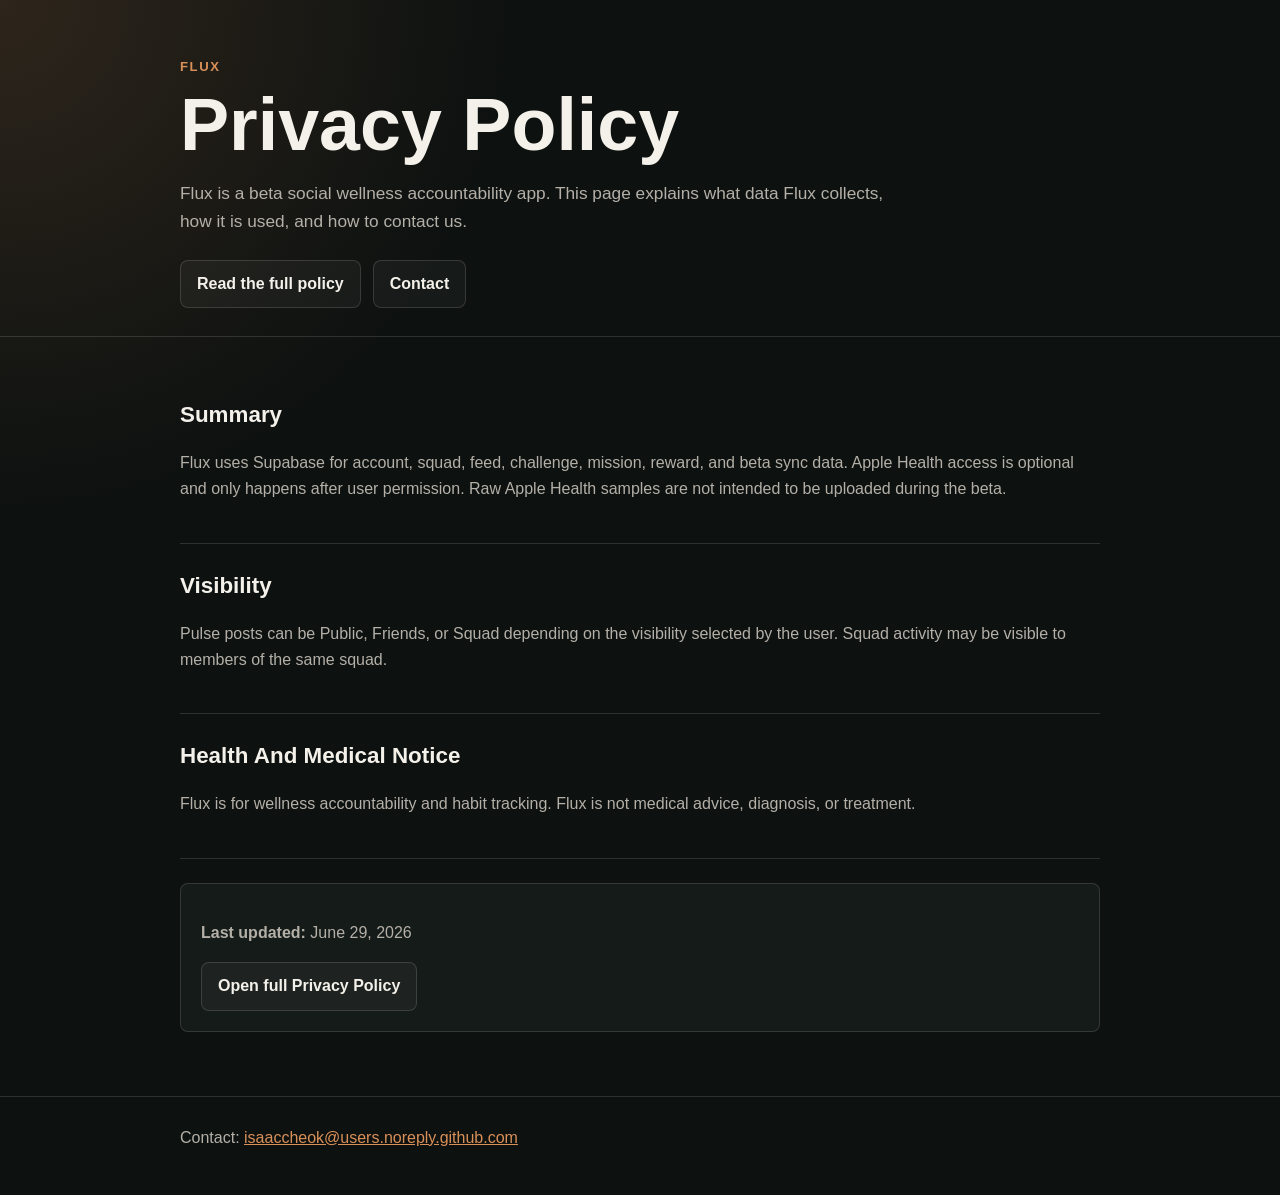
==== index.html @ 3b9c1fac "Add Flux privacy policy site" ====
<!doctype html>
<html lang="en">
<head>
    <meta charset="utf-8">
    <meta name="viewport" content="width=device-width, initial-scale=1">
    <title>Flux Privacy Policy</title>
    <meta name="description" content="Privacy Policy for Flux, a beta social wellness accountability iOS app.">
    <link rel="stylesheet" href="styles.css">
</head>
<body>
    <header>
        <div class="shell">
            <div class="brand">Flux</div>
            <h1>Privacy Policy</h1>
            <p class="lede">Flux is a beta social wellness accountability app. This page explains what data Flux collects, how it is used, and how to contact us.</p>
            <nav aria-label="Policy navigation">
                <a href="privacy-policy.html">Read the full policy</a>
                <a href="mailto:isaaccheok@users.noreply.github.com">Contact</a>
            </nav>
        </div>
    </header>
    <main>
        <div class="shell">
            <section>
                <h2>Summary</h2>
                <p>Flux uses Supabase for account, squad, feed, challenge, mission, reward, and beta sync data. Apple Health access is optional and only happens after user permission. Raw Apple Health samples are not intended to be uploaded during the beta.</p>
            </section>
            <section>
                <h2>Visibility</h2>
                <p>Pulse posts can be Public, Friends, or Squad depending on the visibility selected by the user. Squad activity may be visible to members of the same squad.</p>
            </section>
            <section>
                <h2>Health And Medical Notice</h2>
                <p>Flux is for wellness accountability and habit tracking. Flux is not medical advice, diagnosis, or treatment.</p>
            </section>
            <div class="card">
                <p><strong>Last updated:</strong> June 29, 2026</p>
                <a class="button" href="privacy-policy.html">Open full Privacy Policy</a>
            </div>
        </div>
    </main>
    <footer>
        <div class="shell">Contact: <a href="mailto:isaaccheok@users.noreply.github.com">isaaccheok@users.noreply.github.com</a></div>
    </footer>
</body>
</html>
---- styles.css ----
:root {
    color-scheme: dark;
    --bg: #0d1110;
    --panel: #151b19;
    --text: #f4f1ea;
    --muted: #b4b0a8;
    --line: rgba(244, 241, 234, 0.14);
    --copper: #d99058;
    --moss: #8fa878;
}

* {
    box-sizing: border-box;
}

body {
    margin: 0;
    font-family: -apple-system, BlinkMacSystemFont, "Inter", "Segoe UI", sans-serif;
    background: radial-gradient(circle at top left, rgba(217, 144, 88, 0.16), transparent 32rem), var(--bg);
    color: var(--text);
    line-height: 1.65;
}

a {
    color: var(--copper);
}

.shell {
    width: min(920px, calc(100% - 32px));
    margin: 0 auto;
}

header {
    padding: 56px 0 28px;
    border-bottom: 1px solid var(--line);
}

.brand {
    color: var(--copper);
    font-size: 0.82rem;
    font-weight: 800;
    letter-spacing: 0.12em;
    text-transform: uppercase;
}

h1 {
    margin: 10px 0 10px;
    font-size: clamp(2.2rem, 7vw, 4.6rem);
    line-height: 1;
}

.lede {
    max-width: 720px;
    color: var(--muted);
    font-size: 1.08rem;
}

nav {
    display: flex;
    flex-wrap: wrap;
    gap: 12px;
    margin-top: 24px;
}

nav a,
.button {
    display: inline-flex;
    align-items: center;
    min-height: 44px;
    padding: 10px 16px;
    border: 1px solid var(--line);
    border-radius: 8px;
    background: rgba(255, 255, 255, 0.04);
    color: var(--text);
    text-decoration: none;
    font-weight: 700;
}

main {
    padding: 36px 0 64px;
}

section {
    padding: 24px 0;
    border-bottom: 1px solid var(--line);
}

h2 {
    margin: 0 0 12px;
    font-size: 1.4rem;
}

p,
li {
    color: var(--muted);
}

ul {
    padding-left: 1.3rem;
}

.card {
    margin-top: 24px;
    padding: 20px;
    border: 1px solid var(--line);
    border-radius: 8px;
    background: var(--panel);
}

footer {
    padding: 28px 0 44px;
    color: var(--muted);
    border-top: 1px solid var(--line);
}

@media (max-width: 640px) {
    header {
        padding-top: 36px;
    }

    .shell {
        width: min(100% - 24px, 920px);
    }
}
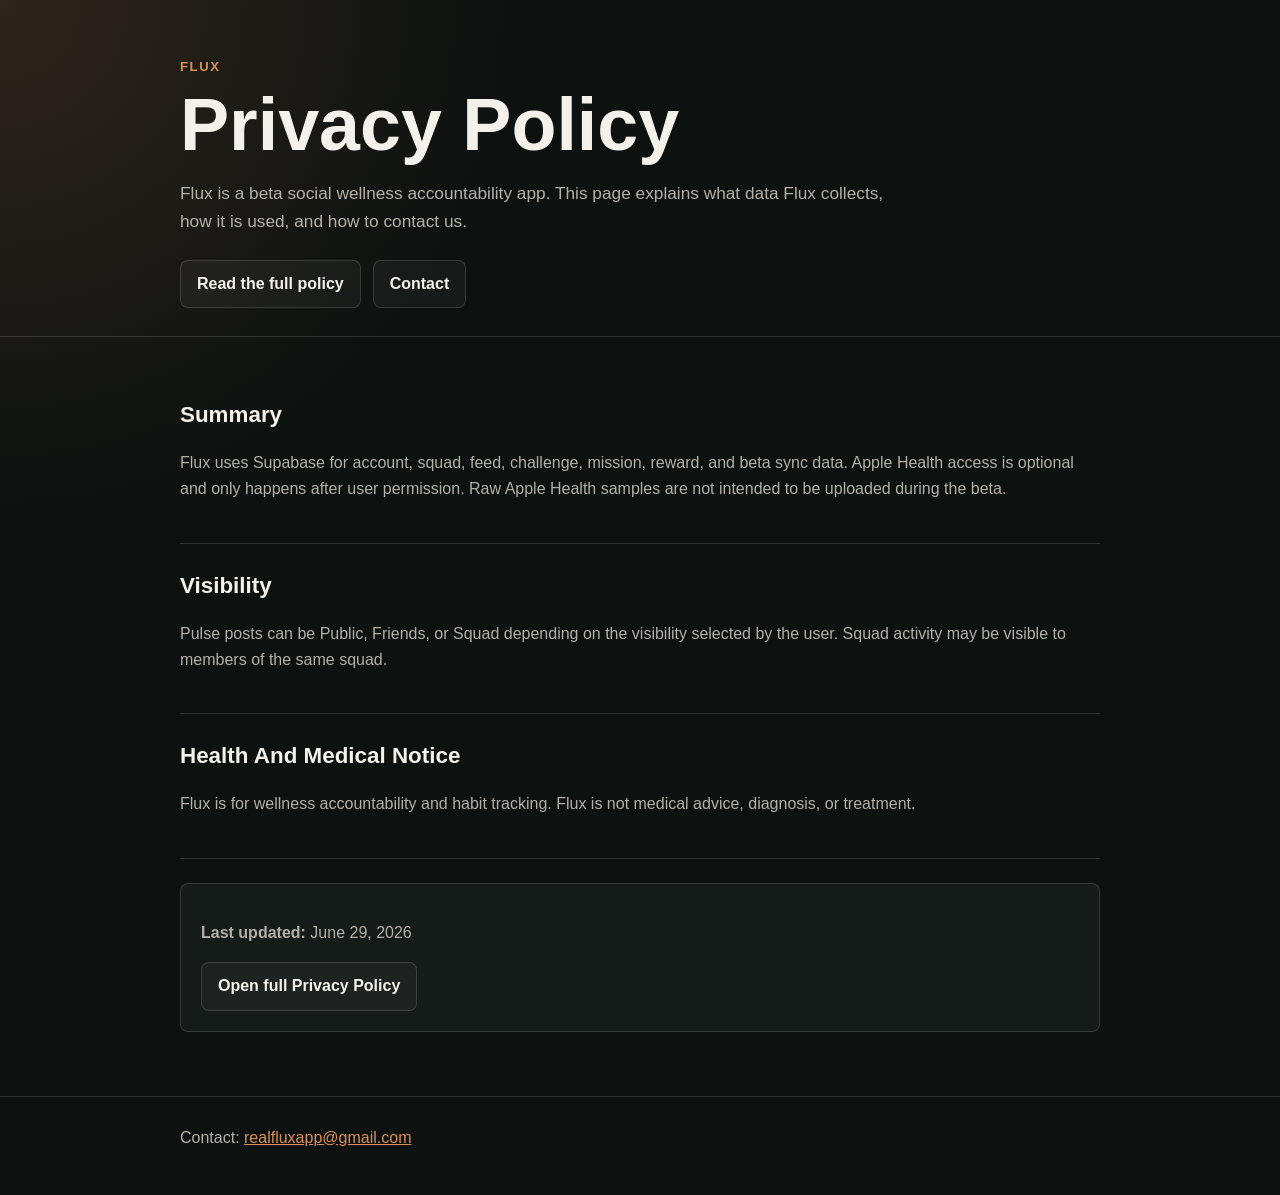
==== commit 286cd471: "Update Flux privacy policy contact email" ====
--- a/index.html
+++ b/index.html
@@ -15,7 +15,7 @@
             <p class="lede">Flux is a beta social wellness accountability app. This page explains what data Flux collects, how it is used, and how to contact us.</p>
             <nav aria-label="Policy navigation">
                 <a href="privacy-policy.html">Read the full policy</a>
-                <a href="mailto:isaaccheok@users.noreply.github.com">Contact</a>
+                <a href="mailto:realfluxapp@gmail.com">Contact</a>
             </nav>
         </div>
     </header>
@@ -40,7 +40,7 @@
         </div>
     </main>
     <footer>
-        <div class="shell">Contact: <a href="mailto:isaaccheok@users.noreply.github.com">isaaccheok@users.noreply.github.com</a></div>
+        <div class="shell">Contact: <a href="mailto:realfluxapp@gmail.com">realfluxapp@gmail.com</a></div>
     </footer>
 </body>
 </html>
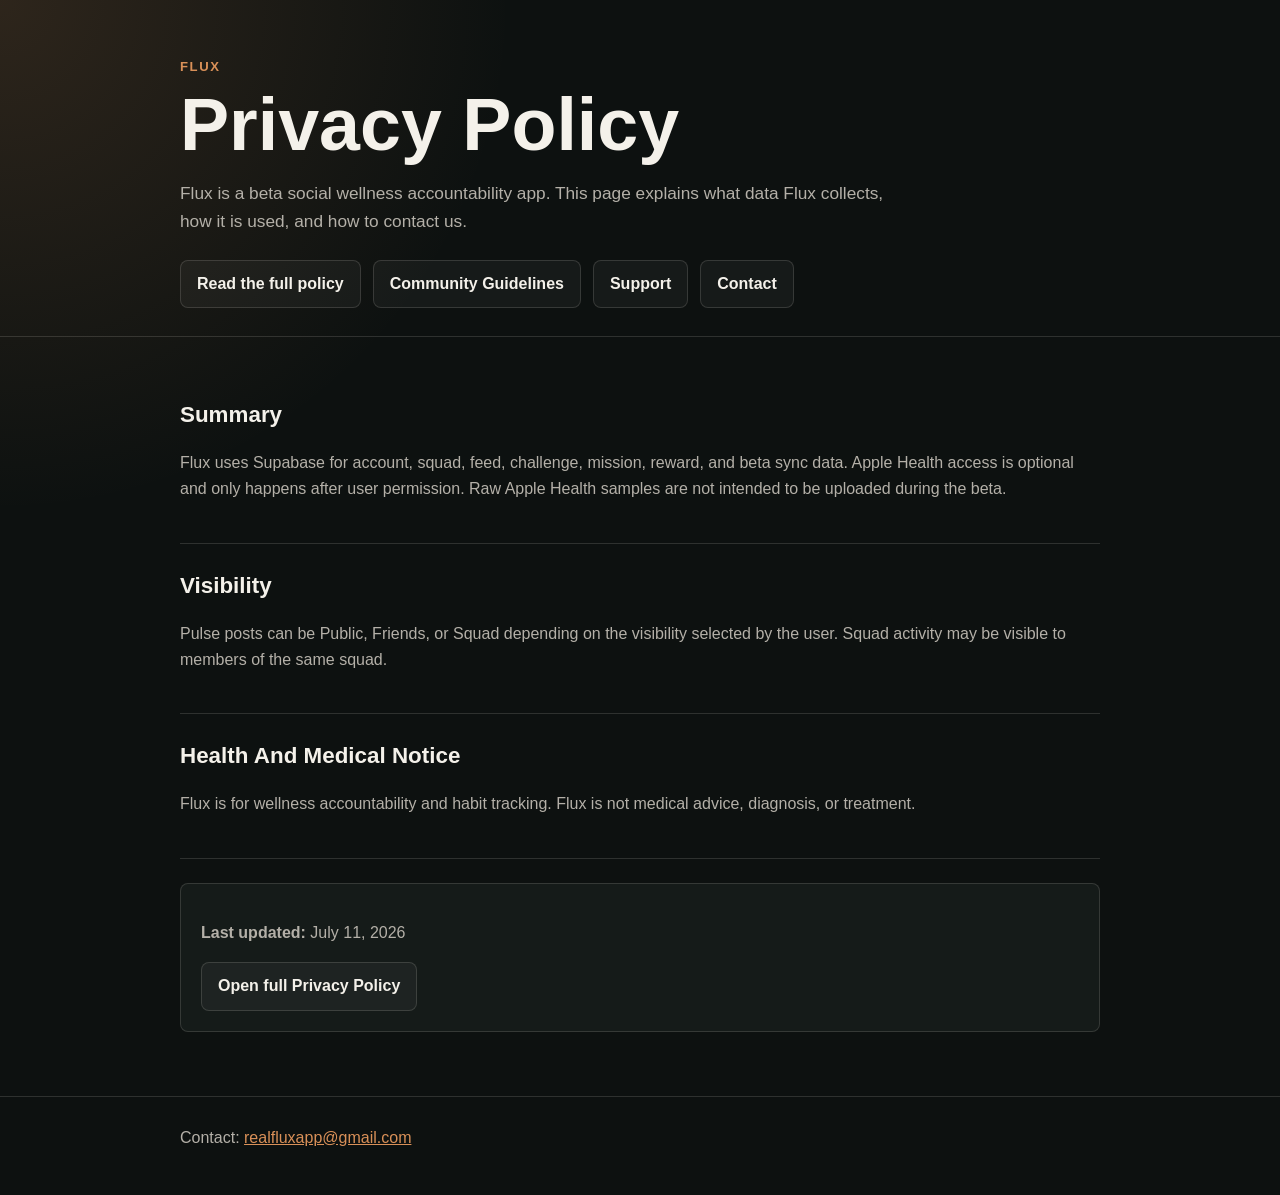
==== commit aa648ab2: "Add Flux safety and support pages" ====
--- a/index.html
+++ b/index.html
@@ -15,6 +15,8 @@
             <p class="lede">Flux is a beta social wellness accountability app. This page explains what data Flux collects, how it is used, and how to contact us.</p>
             <nav aria-label="Policy navigation">
                 <a href="privacy-policy.html">Read the full policy</a>
+                <a href="community-guidelines.html">Community Guidelines</a>
+                <a href="support.html">Support</a>
                 <a href="mailto:realfluxapp@gmail.com">Contact</a>
             </nav>
         </div>
@@ -34,7 +36,7 @@
                 <p>Flux is for wellness accountability and habit tracking. Flux is not medical advice, diagnosis, or treatment.</p>
             </section>
             <div class="card">
-                <p><strong>Last updated:</strong> June 29, 2026</p>
+                <p><strong>Last updated:</strong> July 11, 2026</p>
                 <a class="button" href="privacy-policy.html">Open full Privacy Policy</a>
             </div>
         </div>
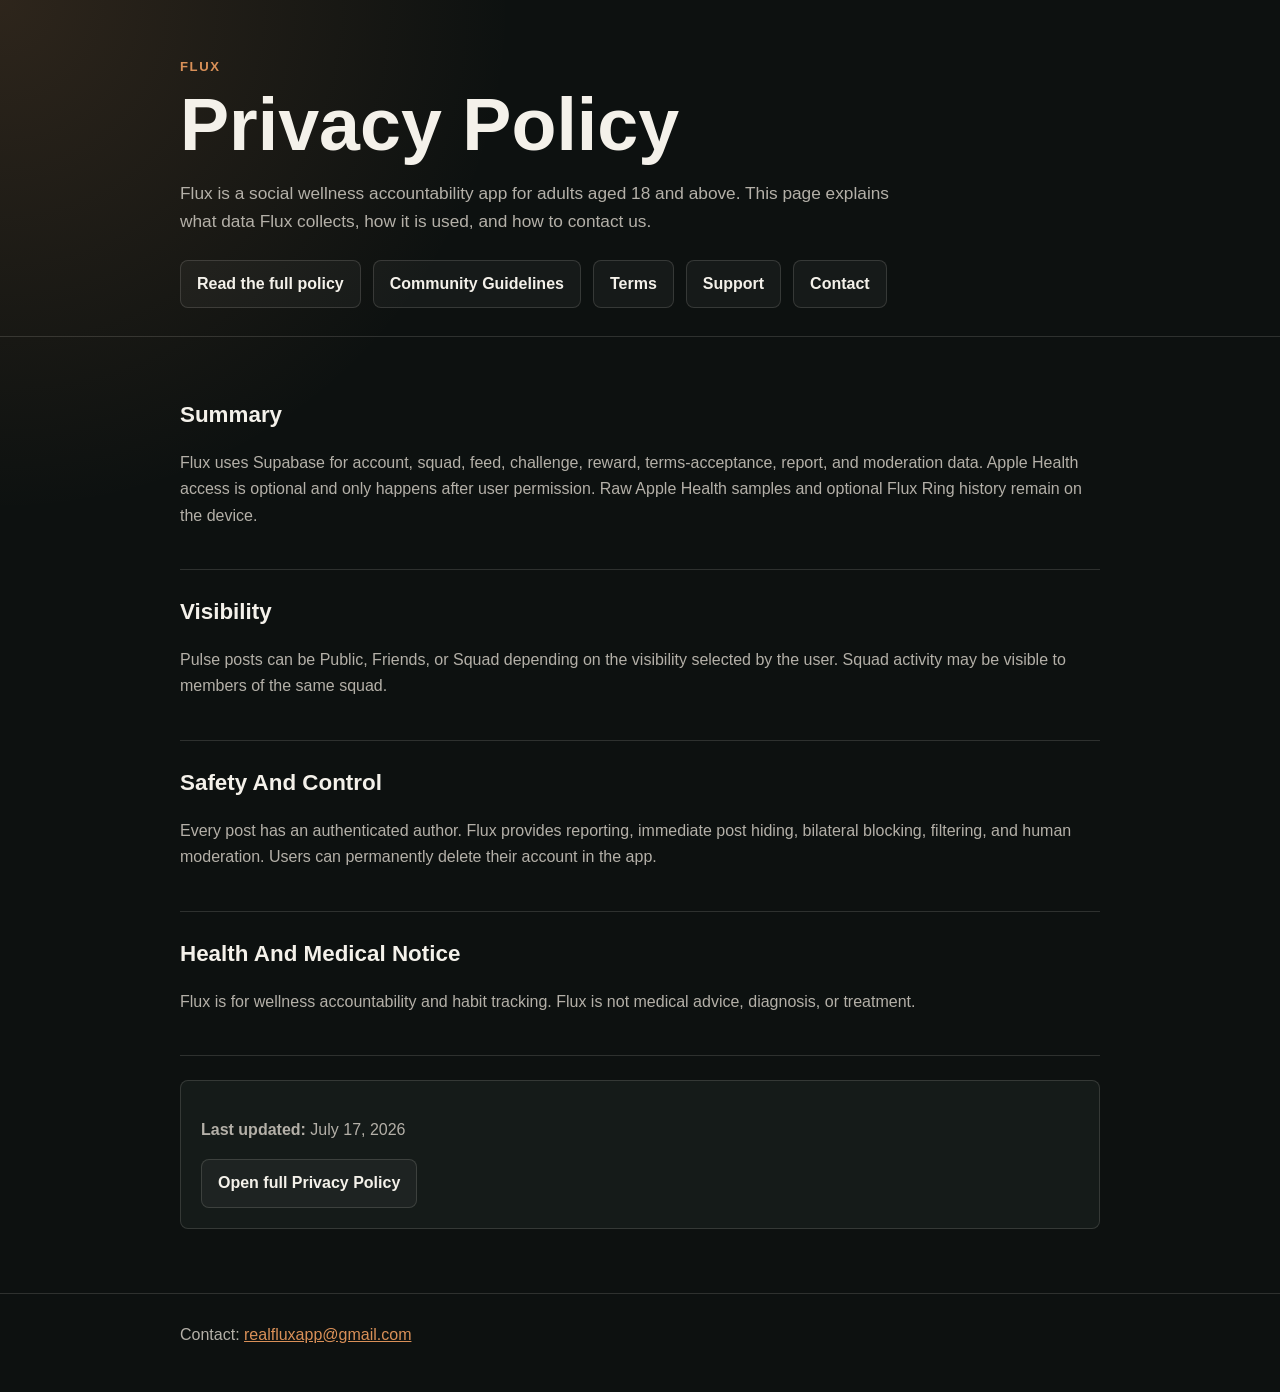
==== commit 3f28c961: "Update Flux Build 9 index.html" ====
--- a/index.html
+++ b/index.html
@@ -4,7 +4,7 @@
     <meta charset="utf-8">
     <meta name="viewport" content="width=device-width, initial-scale=1">
     <title>Flux Privacy Policy</title>
-    <meta name="description" content="Privacy Policy for Flux, a beta social wellness accountability iOS app.">
+    <meta name="description" content="Privacy Policy for Flux, a social wellness accountability iOS app for adults.">
     <link rel="stylesheet" href="styles.css">
 </head>
 <body>
@@ -12,10 +12,11 @@
         <div class="shell">
             <div class="brand">Flux</div>
             <h1>Privacy Policy</h1>
-            <p class="lede">Flux is a beta social wellness accountability app. This page explains what data Flux collects, how it is used, and how to contact us.</p>
+            <p class="lede">Flux is a social wellness accountability app for adults aged 18 and above. This page explains what data Flux collects, how it is used, and how to contact us.</p>
             <nav aria-label="Policy navigation">
                 <a href="privacy-policy.html">Read the full policy</a>
                 <a href="community-guidelines.html">Community Guidelines</a>
+                <a href="terms.html">Terms</a>
                 <a href="support.html">Support</a>
                 <a href="mailto:realfluxapp@gmail.com">Contact</a>
             </nav>
@@ -25,18 +26,22 @@
         <div class="shell">
             <section>
                 <h2>Summary</h2>
-                <p>Flux uses Supabase for account, squad, feed, challenge, mission, reward, and beta sync data. Apple Health access is optional and only happens after user permission. Raw Apple Health samples are not intended to be uploaded during the beta.</p>
+                <p>Flux uses Supabase for account, squad, feed, challenge, reward, terms-acceptance, report, and moderation data. Apple Health access is optional and only happens after user permission. Raw Apple Health samples and optional Flux Ring history remain on the device.</p>
             </section>
             <section>
                 <h2>Visibility</h2>
                 <p>Pulse posts can be Public, Friends, or Squad depending on the visibility selected by the user. Squad activity may be visible to members of the same squad.</p>
             </section>
             <section>
+                <h2>Safety And Control</h2>
+                <p>Every post has an authenticated author. Flux provides reporting, immediate post hiding, bilateral blocking, filtering, and human moderation. Users can permanently delete their account in the app.</p>
+            </section>
+            <section>
                 <h2>Health And Medical Notice</h2>
                 <p>Flux is for wellness accountability and habit tracking. Flux is not medical advice, diagnosis, or treatment.</p>
             </section>
             <div class="card">
-                <p><strong>Last updated:</strong> July 11, 2026</p>
+                <p><strong>Last updated:</strong> July 17, 2026</p>
                 <a class="button" href="privacy-policy.html">Open full Privacy Policy</a>
             </div>
         </div>
